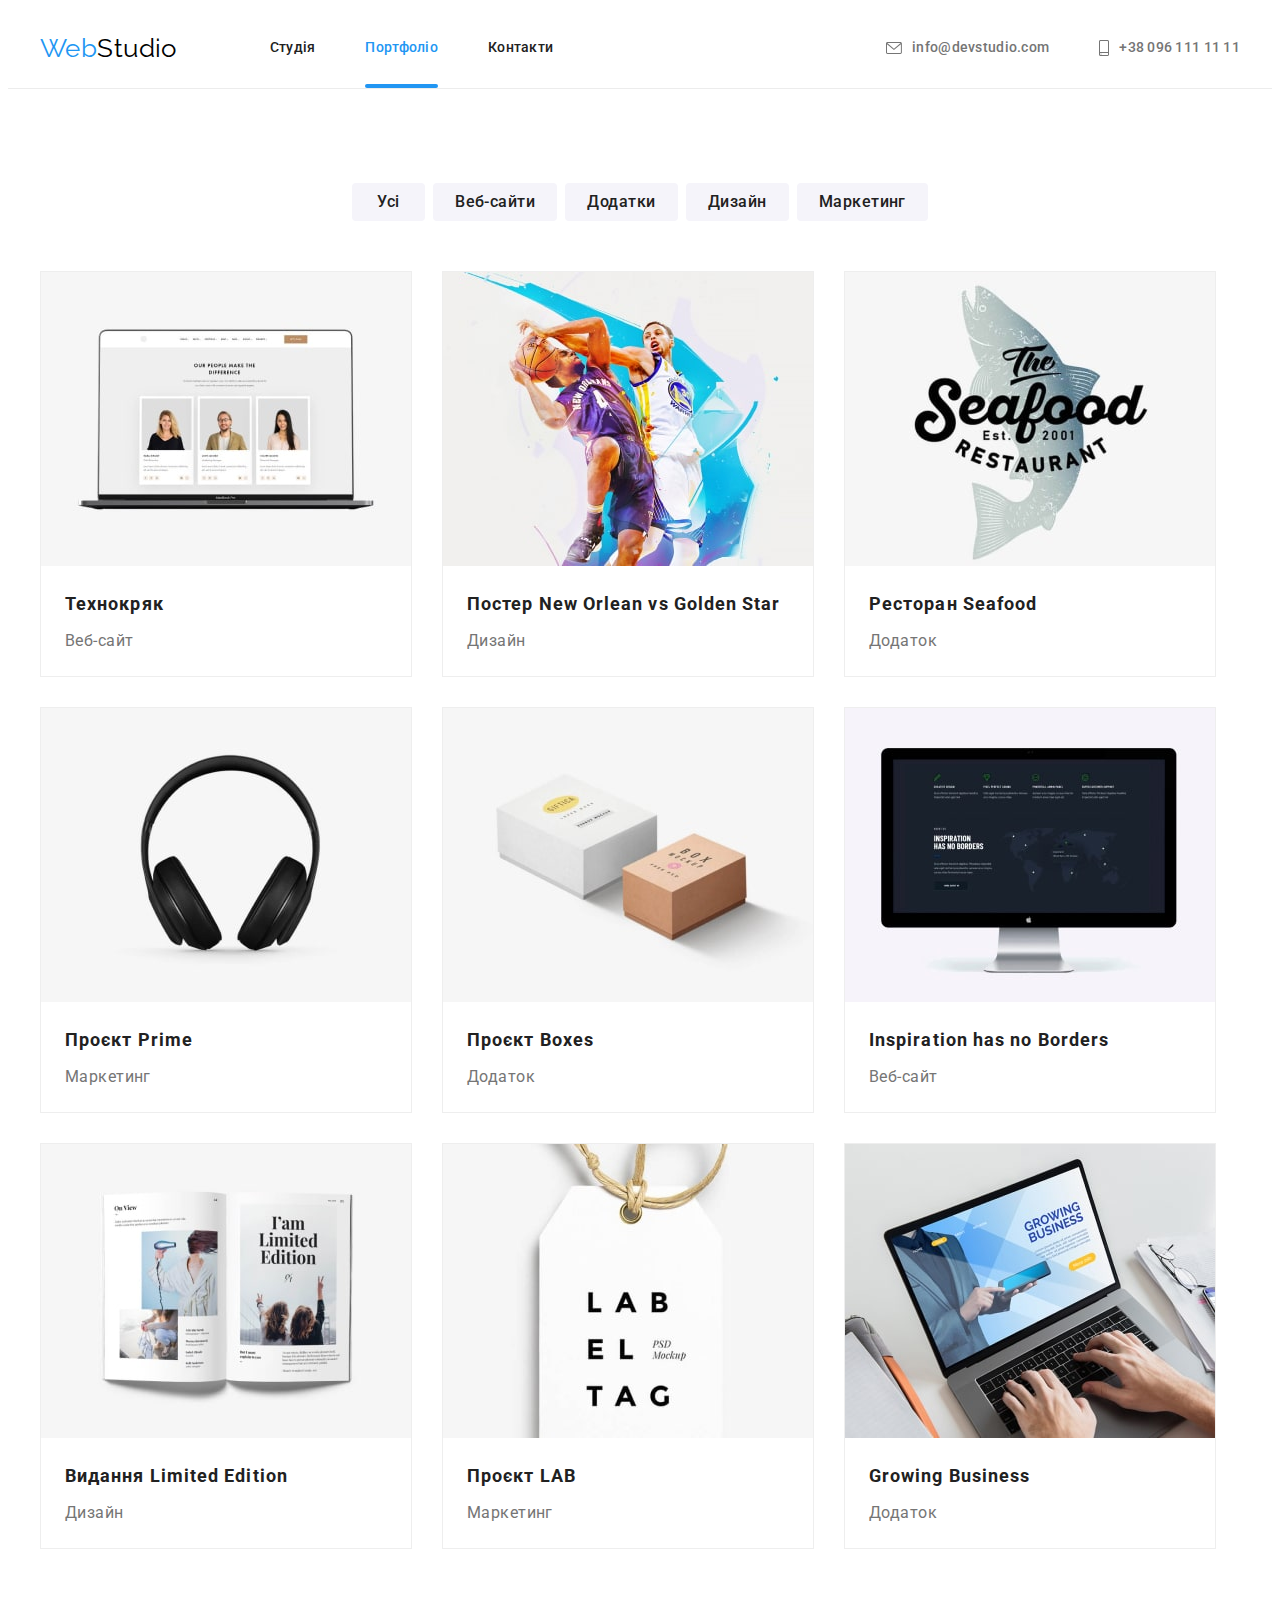
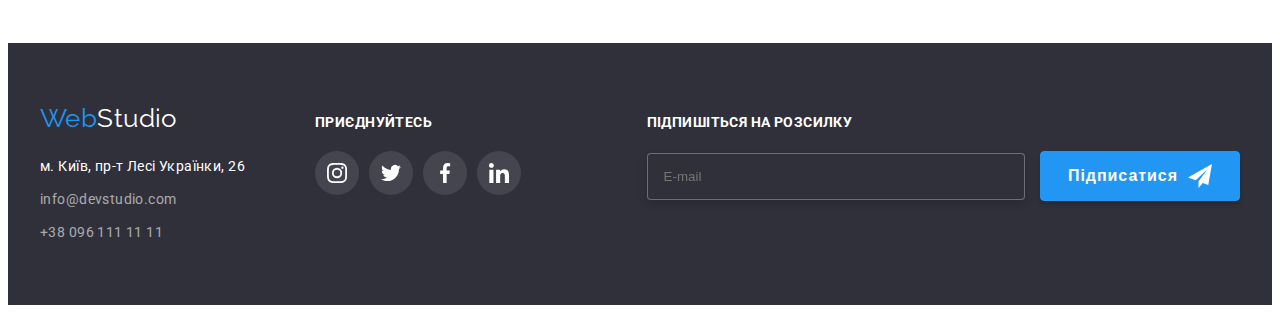
==== portfolio.html @ 2d9065d7 "Initial commit" ====
<!DOCTYPE html>
<html lang="uk">
<head>
  <meta charset="UTF-8">
  <meta http-equiv="X-UA-Compatible" content="IE=edge">
  <meta name="viewport" content="width=device-width, initial-scale=1.0">
  <title>WebStudio</title>
  <!-- шрифти -->
  <link rel="stylesheet" href="https://fonts.googleapis.com/css2?family=Raleway:wght@700&family=Roboto:wght@400;500;700;900&display=swap">
<!-- нормалізатор -->
<link rel="stylesheet" href="https://cdnjs.cloudflare.com/ajax/libs/modern-normalize/1.1.0/modern-normalize.min.css" integrity="sha512-wpPYUAdjBVSE4KJnH1VR1HeZfpl1ub8YT/NKx4PuQ5NmX2tKuGu6U/JRp5y+Y8XG2tV+wKQpNHVUX03MfMFn9Q==" crossorigin="anonymous" referrerpolicy="no-referrer" />
  <!-- стилі -->
<link rel="stylesheet" href="./css/styles.css" />
</head>
<body>
  <header class="line">
    <div class="container header">
      <a href="" lang="en" class="logo">Web<span class="logo-header">Studio</span></a>
    <nav> 
      <ul class="site-nav list">
        <li class="item"><a class="link" href="./index.html">Студія</a></li>
        <li class="item"><a class="link current" href="./portfolio.html">Портфоліо</a></li>
        <li class="item"><a class="link " href="">Контакти</a></li>
      </ul>
    </nav>
    <ul class="contacts list">
      <li class="contact"><a class="link-contact" href="mailto:info@devstudio.com">
        <svg class="envelopep" width="16" height="12">
        <use href="./images/icons.svg#icon-envelopep"></use>
      </svg> info@devstudio.com</a></li>
      <li class="contact"> <a class="link-contact" href="tel:+380961111111">
        <svg class="smartphone" width="10" height="16">
        <use href="./images/icons.svg#icon-smartphone"></use>
      </svg>+38 096 111 11 11</a>
      </li>
    </ul>
    </div>   
</header>
  <main>
    <!-- Портфоліо -->
    <section class="section">
    <div class="container">
    <h2 class="visually-hidden">Портфоліо</h2>
    <ul class="auth-nav list"> 
      <li class="nav"><button type="button" class="button-portfolio">Усі</button>
      <li class="nav"><button type="button" class="button-portfolio">Веб-сайти</button>
      <li class="nav"><button type="button" class="button-portfolio">Додатки</button>
      <li class="nav"><button type="button" class="button-portfolio">Дизайн</button>
      <li class="nav"><button type="button" class="button-portfolio">Маркетинг</button>
    </ul>
  </div>
    <div class="container">
      <ul class="example list">
        <li class="example-job">
          <a href="" class="link"
                ><div class="product-thumb">
                  <img src="./images/example1.jpg" alt="Технокряк" width="370" height="294" />
                  <div class="product-overlay">
                    <p class="product-meta">
                      Ресурс пропонує комплексні пропозиції з різним рівнем функціоналу та сервісів.
                      Все це дозволить відвідувачу отримати вичерпні відомості про компанію чи
                      приватну особу.
                    </p>
                  </div>
                </div>
                <div class="content">
                  <h3 class="title">Технокряк</h3>
                  <p class="text">Веб-сайт</p>
                </div>
                </a>
        </li>

        <li class="example-job">
          <a href="" class="link"
          ><div class="product-thumb">
            <img src="./images/example2.jpg" alt="Постер New Orlean vs Golden Star" width="370" height="294">
            <div class="product-overlay">
              <p class="product-meta">
                Ресурс пропонує комплексні пропозиції з різним рівнем функціоналу та сервісів.
                Все це дозволить відвідувачу отримати вичерпні відомості про компанію чи
                приватну особу.
              </p>
            </div>
          </div>
          <div class="content">
            <h3 class="title" lang="en">Постер New Orlean vs Golden Star</h3>
            <p class="text">Дизайн</p>
          </div>
        </a>    
        </li>

        <li class="example-job">
          <a href="" class="link"
                ><div class="product-thumb">
                  <img src="./images/example3.jpg" alt="Ресторан Seafood" width="370" height="294" />
                  <div class="product-overlay">
                    <p class="product-meta">
                      Ресурс пропонує комплексні пропозиції з різним рівнем функціоналу та сервісів.
                      Все це дозволить відвідувачу отримати вичерпні відомості про компанію чи
                      приватну особу.
                    </p>
                  </div>
                </div>
                <div class="content">
                  <h3 class="title">Ресторан Seafood</h3>
                  <p class="text">Додаток</p>
                </div>
                </a>
        </li>

        <li class="example-job">
          <a href="" class="link">
            <div class="product-thumb">
              <img src="./images/example4.jpg" alt="Проєкт Prime" width="370" height="294">
            <div class="product-overlay">
              <p class="product-meta">
                Ресурс пропонує комплексні пропозиції з різним рівнем функціоналу та сервісів.
                Все це дозволить відвідувачу отримати вичерпні відомості про компанію чи
                приватну особу.
              </p>
            </div>
          </div>
          <div class="content">
            <h3 class="title" lang="en">Проєкт Prime</h3>
            <p class="text">Маркетинг</p>
          </div>
        </a>   
        </li>

        <li class="example-job">
          <a href="" class="link">
            <div class="product-thumb">
              <img src="./images/example5.jpg" alt="Проєкт Boxes" width="370" height="294">
            <div class="product-overlay">
              <p class="product-meta">
                Ресурс пропонує комплексні пропозиції з різним рівнем функціоналу та сервісів.
                Все це дозволить відвідувачу отримати вичерпні відомості про компанію чи
                приватну особу.
              </p>
            </div>
          </div>
          <div class="content">
            <h3 class="title" lang="en">Проєкт Boxes</h3>
            <p class="text">Додаток</p>
          </div>
        </a> 
        </li>

        <li class="example-job">
          <a href="" class="link">
            <div class="product-thumb">
              <img src="./images/example6.jpg" alt="Inspiration has no Borders" width="370" height="294">
            <div class="product-overlay">
              <p class="product-meta">
                Ресурс пропонує комплексні пропозиції з різним рівнем функціоналу та сервісів.
                Все це дозволить відвідувачу отримати вичерпні відомості про компанію чи
                приватну особу.
              </p>
            </div>
          </div>
          <div class="content">
            <h3 class="title" lang="en">Inspiration has no Borders</h3>
            <p class="text">Веб-сайт</p>
          </div>
        </a>
        </li>

        <li class="example-job">
          <a href="" class="link">
            <div class="product-thumb">
              <img src="./images/example7.jpg" alt="Видання Limited Edition" width="370" height="294">
            <div class="product-overlay">
              <p class="product-meta">
                Ресурс пропонує комплексні пропозиції з різним рівнем функціоналу та сервісів.
                Все це дозволить відвідувачу отримати вичерпні відомості про компанію чи
                приватну особу.
              </p>
            </div>
          </div>
          <div class="content">
            <h3 class="title" lang="en">Видання Limited Edition</h3>
            <p class="text">Дизайн</p>
          </div>
        </a> 
        </li>

        <li class="example-job">
          <a href="" class="link">
            <div class="product-thumb">
              <img src="./images/example8.jpg" alt="Проєкт LAB" width="370" height="294">
            <div class="product-overlay">
              <p class="product-meta">
                Ресурс пропонує комплексні пропозиції з різним рівнем функціоналу та сервісів.
                Все це дозволить відвідувачу отримати вичерпні відомості про компанію чи
                приватну особу.
              </p>
            </div>
          </div>
          <div class="content">
            <h3 class="title" lang="en">Проєкт LAB</h3>
            <p class="text">Маркетинг</p>
          </div>
        </a>
        </li>

        <li class="example-job">
          <a href="" class="link">
            <div class="product-thumb">
              <img src="./images/example9.jpg" alt="Growing Business" width="370" height="294">
            <div class="product-overlay">
              <p class="product-meta">
                Ресурс пропонує комплексні пропозиції з різним рівнем функціоналу та сервісів.
                Все це дозволить відвідувачу отримати вичерпні відомості про компанію чи
                приватну особу.
              </p>
            </div>
          </div>
          <div class="content">
            <h3 class="title" lang="en">Growing Business</h3>
            <p class="text">Додаток</p>
          </div>
        </a> 
        </li>
      </ul>
    </div>
  </section>
  </main>
  <footer class="footer list">
    <div class="container">
      <div class="inform">
        <div class="footer-contacts">
          <a href="" lang="en" class="logo">Web<span class="logo-footer">Studio</span></a>
          <address>
            <p class="address">м. Київ, пр-т Лесі Українки, 26</p>
            <ul class="footer-address list">
              <li class="mailto"><a href="mailto:info@devstudio.com">info@devstudio.com</a></li>
              <li> <a href="tel:+380961111111">+38 096 111 11 11</a></li>
            </ul>
          </address>
        </div>
          <div class="networks">
          <p class="footer-join title">ПРИЄДНУЙТЕСЬ</p>
          <ul class="socials list">
            <li class="socials-item">
              <a
                class="socials-link f link"
                href="https://instagram.com"
                target="_blank"
                rel="noopener noreferrer"
                aria-label="instagram icon"
              >
                <svg class="socials-icon network" width="20" height="20">
                  <use href="./images/icons.svg#icon-instagram"></use>
                </svg>
              </a>
            </li>
            <li class="socials-item">
              <a
                class="socials-link f link"
                href="https://twitter.com"
                aria-label="Twitter icon"
                target="_blank"
                rel="noopener noreferrer"
              >
                <svg class="socials-icon network" width="20" height="20">
                  <use href="./images/icons.svg#icon-twitter"></use>
                </svg>
              </a>
            </li>
            <li class="socials-item">
              <a
                class="socials-link f link"
                href="https://facebook.com"
                aria-label="Facebook icon"
                target="_blank"
                rel="noopener noreferrer"
              >
                <svg class="socials-icon network" width="20" height="20">
                  <use href="./images/icons.svg#icon-facebook"></use>
                </svg>
              </a>
            </li>
            <li class="socials-item">
              <a
                class="socials-link f link"
                href="https://linkedin.com"
                aria-label="LinkedIn icon"
                target="_blank"
                rel="noopener noreferrer"
              >
                <svg class="socials-icon network" width="20" height="20">
                  <use href="./images/icons.svg#icon-linkedin"></use>
                </svg>
              </a>
            </li>
          </ul>
        </div>
      </div>
  <div class="form newsletters">
    <p class="footer-join title">ПІДПИШІТЬСЯ НА РОЗСИЛКУ</p>
    <div class="newsletter-wrapper">
      <label class="footer-email-label">
        <input type="email" class="footer-input" name="email"  placeholder="E-mail">
      </label>
      <button type="submit" class="button subscribe-button">
        Підписатися
        <svg class="subscribe-icon" width="24" height="24">
          <use href="./images/icons.svg#icon-send"></use>
        </svg>
      </button>
</div>
  </div>
  </div>
  </footer>
</body>
</html>
---- css/styles.css ----
:root {
  --primary-text-color: #212121;
  --title-text-color: #757575;
  --accent-color: #2196F3;
  --second-text-color: #FFFFFF;
  --primary-background-color: #FFFFFF;
  --accent-background-color: #2F303A;
  --second-background-color: #F5F4FA;
  --hero-background-color: #C4C4C4;

  --activity-meta-color: rgba(47, 48, 58, 0.8);
  --product-overlay-color: rgba(33, 150, 243, 0.9);

  --timing-function: cubic-bezier(0.4, 0, 0.2, 1);
}
body {
  background-color: var(--primary-background-color);
  color: var(--primary-text-color);
  font-family: Roboto, sans-serif;
font-size: 14px;
line-height: 1.71;
  letter-spacing: 0.03em;
}
h1, h2, h3, p {
  padding: 0;
  margin: 0;
}
.list {
  list-style: none;
  padding: 0;
  margin: 0;
}
.link {
  text-decoration: none;
  color: currentColor;
}
.container {
  width: 1200px;
  padding-left: 15px;
  padding-right: 15px;
  margin: 0 auto;
}
img {
  display: block;
  max-width: 100%;
  height: auto;
}
/* шапка сайту */
.line {
  border-bottom: 1px solid #ECECEC;
  box-shadow: rgba(0, 0, 0, 0.25);
}
.header {
  display: flex;
  align-items: center; 
}
.logo {
color: var(--accent-color);
text-decoration: none;
font-family: 'Raleway';
font-size: 26px;
line-height: 1.19;
}
.logo-header {
  color: #000000;
  padding-top: 24px;
  padding-bottom: 25px;
}
/* навігація */

.site-nav {
  display: flex;
  margin-left: 93px;
}
.site-nav .item + .item {
  margin-left: 50px;
}
.site-nav .link {
  position: relative;

  display: block;
  padding-top: 32px;
  padding-bottom: 32px;

  color: var(--primary-text-color);
  font-weight: 500;
  line-height: 1.14;
  letter-spacing: 0.02em;

  transition: color 250ms var(--timing-function);
}
.site-nav .link.current::after {
  display: block;
  content: '';
  position: absolute;
  width: 100%;
  height: 4px;
  background-color: var(--accent-color);
  left: 0;
  bottom: 0;
  border-radius: 2px;
  /* opacity: 0; */
  animation: show 250ms var(--timing-function);
  animation-fill-mode: forwards;
}
.site-nav link.current:hover::after{
  opacity: 1;
}
/* .site-nav .link.current {
  color: var(--accent-color);
} */

.contacts {
  display: flex;
  margin-left: auto;
  align-items: center;
}

.contacts .contact + .contact {
  margin-left: 50px;
}
.contacts a {
  display: block;
padding-top: 32px;
padding-bottom: 32px;

  color: var(--title-text-color);
  text-decoration: none;
font-weight: 500;
line-height: 1.14;
letter-spacing: 0.02em;

transition: color 250ms var(--timing-function);
}
/* .contacts a:hover,
.contacts a:focus {
  color: var(--accent-color);
} */
.site-nav .link:hover, 
.site-nav .link:focus,
.site-nav .link.current,
.contacts a:hover,
.contacts a:focus {
  color: var(--accent-color);
  
}
.contacts .link-contact {
  display: inline-flex;
    align-items: center;

    transition: color 250ms var(--timing-function);
}

.envelopep {
  fill: currentColor;
  margin-right: 10px;
}
.smartphone {
  fill: currentColor;
  margin-right: 10px;
}

/* герой */
.section {
  padding: 94px 0;
}
.section.no-padding {
padding-top: 0;
}
.hero {
  max-width: 1600px;
  background-color: var(--hero-background-color);
  background-image: linear-gradient(to right, rgba(47, 48, 58, 0.4), 
  rgba(47, 48, 58, 0.4)),
  url(../images/hero.jpg);
  background-repeat: no-repeat;
  background-position: center;
  background-size: cover;

  margin: auto;
  text-align: center;
  padding-top: 200px;
  padding-bottom: 200px;

  
}
.hero-title {
margin-left: auto;
margin-right: auto;
width: 696px;

  text-align: center;
  color: #FFFFFF;
  font-weight: 900;
font-size: 44px;
line-height: 1.36;
letter-spacing: 0.06em;
text-transform: uppercase;
margin-bottom: 30px;
}
.hero-button {
  color: var(--second-text-color);
  background-color: var(--accent-color);
  cursor: pointer;
  font-family: inherit;
  font-weight: 700;
font-size: 16px;
line-height: 1.88;
letter-spacing: 0.06em;
text-align: center;
min-width: 216px;;
border-radius: 4px;
padding: 10px 32px;
border: 0 solid transparent;

transition: background-color 250ms var(--timing-function),
color 250ms var(--timing-function);
}
.hero-button:hover,
.hero-button:focus {
  color: var(--primary-text-color);
  background-color: var(--second-background-color);
}

/* модальне вікно */

.backdrop {
  position: fixed;
  top: 0;
  left:0;
  width: 100%;
  height: 100%;
  
  background-color: rgba(0, 0, 0, 0.25);

  transition: opacity 250ms var(--timing-function),
  visibility 250ms var(--timing-function);
}
.backdrop.is-hidden {
  opacity: 0;
  pointer-events: none;
  visibility: hidden;
}

.modal {
  position: absolute;
  top: 50%;
  left: 50%;

  min-width: 528px;
  min-height: 581px;
  padding: 40px;

  box-shadow: 0px 1px 3px rgba(0, 0, 0, 0.12), 0px 1px 1px rgba(0, 0, 0, 0.14), 0px 2px 1px rgba(0, 0, 0, 0.2);
  border-radius: 4px;
  background-color: var(--primary-background-color);
  transform: translate(-50%, -50%) scale(1);
  transition: transform 250ms var(--timing-function);
}
.backdrop.is-hidden .modal{
  transform: translate(-50%, -50%) scale(1.1);
}

.modal-close {
  display: flex;
  align-items: center;
  justify-content: center;
  position: absolute;
  top: 0;
  right: 0;
  width: 30px;
  height: 30px;
  margin-right: 8px;
  margin-top: 8px;
  border-radius: 50%;
  color: black;
  background-color: var(--primary-background-color);
  border: 1px solid rgba(0, 0, 0, 0.1);
  cursor: pointer;
}
.modal-close:hover .close-icon {
  fill: var(--accent-color);
}
.contact-details-head {
  display: block;
font-weight: 700;
font-size: 20px;
line-height: 1.15;
text-align: center;
letter-spacing: 0.03em;
color: var(--primary-text-color);
margin-bottom: 12px;
}
/* оформлення форми модального вікна*/

/* новий код */
.modal-form-label {
  font-size: 12px;
  line-height: 1.71;
  letter-spacing: 0.01em;
  margin-bottom: 4px;
  color: var(--title-text-color);
}
.modal-form-wrapper {
  position: relative;
  margin-bottom: 10px;
}
.modal-form-field {
width: 100%;
height: 40px;
border: 1px solid rgba(33, 33, 33, 0.2);
border-radius: 4px;

padding-top: 11px;
padding-right: auto;
padding-bottom: 11px;
padding-left: 42px; 

outline: 1px solid transparent;
outline-offset: -1px;
transition: outline 250ms var(--timing-function);
cursor: pointer;
}
.modal-form-field:focus {
outline-color: var(--accent-color);
}
.modal-form-icon {
  position: absolute;
  top: 50%;
  left: 10px;
  transform: translateY(-50%);

  transition: fill 250ms var(--timing-function);
}
.modal-form-field:focus + .modal-form-icon {
fill: var(--accent-color);
}

.modal-form-field.form-textarea {
  display: block;
  width: 100%;
  height: 120px;
  resize: none;
  padding: 12px 16px;
}
.checkbox {
  position: absolute;
  white-space: nowrap;
  width: 1px;
  height: 1px;
  overflow: hidden;
  border: 0;
  padding: 0;
  clip: rect(0 0 0 0);
  clip-path: inset(50%);
  margin: -1px;
}
.modal-form-label.check {
  display: flex;
  align-items: center;
  justify-content: center;
  font-size: 14px;
  letter-spacing: 0.03em;
  margin-top: 20px; 
  margin-bottom: 30px;
}
.checkbox-icon {
  display: inline-block;
  width: 16px;
  height: 15px;
  border: 1px solid var(--primary-text-color);
  border-radius: 4px;
  margin-right: 7px;
}

.checkbox:checked + .checkbox-icon {
  background-color: #2196F3;
  border-color: #2196F3;
  background-image: url(../images/vector.svg);
  background-repeat: no-repeat;
  background-position: center;
  background-size: contain;
  background-origin: border-box;
}
.contract {
  text-decoration-line: underline;
  color: var(--accent-color);
  margin-left: 7px;
}
.modal-submit {
  /* position: absolute; */
  display: block;
  margin: 0 auto;
  min-width: 200px;
  height: 50px;
  font-weight: 700;
  font-size: 16px;
  line-height: 1.88;
  letter-spacing: 0.06em;
  color: var(--second-text-color);
  background: var(--accent-color);
  border-radius: 4px;
  border: 0 solid transparent;
  cursor: pointer;

  transition: filter 250ms var(--timing-function);
}
.modal-submit:hover,
.modal-submit:focus {
  background: #188CE8;
  filter: drop-shadow(0px 4px 4px rgba(0, 0, 0, 0.25)) drop-shadow(0px 4px 4px rgba(0, 0, 0, 0.25));
}
/* переваги */
.visually-hidden{
  position: absolute;
  white-space: nowrap;
  width: 1px;
  height: 1px;
  overflow: hidden;
  border: 0;
  padding: 0;
  clip: rect(0 0 0 0);
  clip-path: inset(50%);
  margin: -1px;
}
.section-title {
  color: var(--primary-text-color);
font-size: 36px;
text-align: center;
margin-bottom: 50px;
}
.benefits {
  display: flex;
  flex-wrap: wrap;
} 
.benefits-list {
  width: 270px;
}
.benefits .benefits-list + .benefits-list{
  margin-left: 30px;
}
.benefits .title {
  color: var(--primary-text-color);
  font-size: 14px;
  line-height: 1.14;
  margin-bottom: 10px;
}
.benefits .text {
color: var(--title-text-color);
}
.benefits-icon {
  background-color: var(--second-background-color);
  padding: 25px 100px;
  margin-bottom: 30px;
}

/* чим займаємось */
.work-list {
  display: flex;
  flex-wrap: wrap;
  justify-content: center;
}
.work-list .work:not(:last-child) {
  margin-right: 30px;
}

.activity-thumb  {
  position: relative;
}
.activity-meta {
  position: absolute;
  bottom: 0;
  left: 0;
  background-color: var(--activity-meta-color);
  width: 100%;
  height: 70px;
}
.activity-name {
  position: absolute;
  font-weight: 700;
  font-size: 14px;
  line-height: 1.14;
  text-align: center;
  letter-spacing: 0.03em;
  text-transform: uppercase;
  color: var(--second-text-color);
  top: 50%;
  left: 50%;
  transform: translate(-50%, -50%);
}
/* співробітники */

.team {
  background-color: var(--second-background-color);
  text-align: center;
  font-size: 16px;
  line-height: 1.19;
}
.workers {
  display: flex;
  flex-wrap: wrap;
}
.workers-job {
background-color: var(--primary-background-color);
width: 270px;
box-shadow: 0px 1px 3px rgba(0, 0, 0, 0.12), 0px 1px 1px rgba(0, 0, 0, 0.14), 0px 2px 1px rgba(0, 0, 0, 0.2);
border-radius: 0px 0px 4px 4px;
}
.workers-job:not(:last-child) {
  margin-right: 30px;
}
.workers .worker {
padding-top: 30px;
padding-bottom: 30px;
}
.workers .title {
  color: var(--primary-text-color);
  font-weight: 500;
  font-size: 16px;
  margin-bottom: 10px;
}
.workers .text {
  color: var(--title-text-color);
}

.socials {
  display: flex;
  justify-content: center;
  align-items: center;
  gap: 10px;
  margin-top: 16px;
}

.socials-link {
  display: flex;
  justify-content: center;
  align-items: center;
  width: 44px;
  height: 44px;
  border-radius: 50%;
  background-color: var(--primary-background-color);
  color: #AFB1B8;

  transition: background-color 250ms var(--timing-function),
color 250ms var(--timing-function);
}

.socials-link:hover,
.socials-link:focus {
  background-color: var(--accent-color);
  color: var(--primary-background-color);
}

.socials-icon {
  fill: currentColor;
}

/* постійні клієнти */
.clients  {
  display: flex;
  justify-content: center;
  align-items: center;
  gap: 30px;
  margin-top: 50px;
  cursor: pointer;
}

.clients .link {
  display: flex;
  justify-content: center;
  align-items: center;
  padding: 16px 32px;
width: 170px;
height: 92px;
border: 1px solid #AFB1B8;
border-radius: 4px;
  background-color: var(--primary-background-color);
  color: #AFB1B8;

  transition: background-color 250ms var(--timing-function),
color 250ms var(--timing-function);
}

.clients .link:hover,
.clients .link:focus {
  color: var(--accent-color);
  border: 1px solid var(--accent-color);
}
.clients .link {
  fill: currentColor;
}
/* портфоліо */
.auth-nav {
  display: flex;
  align-items: center;
  margin-bottom: 50px;
  justify-content: center;
}
.auth-nav  .nav + .nav {
  margin-left: 8px;
}
.button-portfolio {
  color: var(--primary-text-color);
  background-color: var(--second-background-color);
  cursor: pointer;
  font-family: inherit;
font-weight: 500;
font-size: 16px;
line-height: 1.62;
letter-spacing: 0.03em;
text-align: center;
min-width: 73px;;
border-radius: 4px;
padding: 6px 22px;
border: 0 solid transparent;

transition: background-color 250ms var(--timing-function),
color 250ms var(--timing-function),
box-shadow 250ms var(--timing-function);
}
.button-portfolio:hover, 
.button-portfolio:focus {
  color: var(--second-text-color);
  background-color: var(--accent-color);
  box-shadow: 0px 3px 1px rgba(0, 0, 0, 0.1), 0px 1px 2px rgba(0, 0, 0, 0.08), 0px 2px 2px rgba(0, 0, 0, 0.12);
border-radius: 4px;
}
/* блок прикладів робіт */
.example {
  display: flex;
  flex-wrap: wrap;
  text-align: left;
}
.example-job {
  width: 370px;
  background-color: var(--primary-background-color);
  border: 1px solid #EEEEEE;
  transition: box-shadow 250ms var(--timing-function); 
}
.example-job .link {
  text-decoration: none; 
}
.example-job:hover,
.example-job:focus {
  box-shadow: 0px 1px 1px rgba(0, 0, 0, 0.12), 0px 4px 4px rgba(0, 0, 0, 0.06), 1px 4px 6px rgba(0, 0, 0, 0.16); 
}
.link .content {
padding: 20px 24px;
}
.example-job:not(:nth-child(3n)) {
  margin-right: 30px;
}
.example-job:not(:nth-last-child(-n + 3)) {
  margin-bottom: 30px;
}
.link .title {
  color: var(--primary-text-color);
font-size: 18px;
line-height: 2;
letter-spacing: 0.06em;
margin-bottom: 4px;
}
.content .text {
font-size: 16px;
line-height: 1.88;
color: var(--title-text-color);
}

.product-thumb {
  position: relative;
  width: 370px;
  height: 294px;
  overflow: hidden;
}
.product-overlay {
  position: absolute;
  top: 0;
  left: 0;
  width: 100%;
  height: 100%;
  color: var(--second-text-color);
  background-color: var(--product-overlay-color);

  transform: translateY(100%);
  opacity: 0;
  transition: background-color 250ms var(--timing-function),
  transform 250ms var(--timing-function),
    opacity 250ms var(--timing-function);
}
.example-job .link:hover .product-overlay{
  transform: translateY(0);
  opacity: 1;
}
.product-meta {
  position: absolute;
  top: 50%;
  left: 50%;
  width: 322px;
  font-size: 18px;
  line-height: 1.56;
  letter-spacing: 0.03em;
  transform: translate(-50%, -50%);
}

/* футер */
.footer {
  display: block;
  background-color: var(--accent-background-color);
  padding-top: 60px;
  padding-bottom: 60px;
}
.footer .container {
  display: flex;
  align-items: baseline;
  justify-content: space-between;
}
.container .inform {
  display: flex;
  align-items: baseline;
}
.logo-footer {
  color: var(--second-text-color);
  text-decoration: none;
}
.address {
  color: var(--second-text-color);
  font-style: normal;
  line-height: 1.71;
  margin-top: 20px ;
  margin-bottom: 9px;
}

.footer-address a {
  color: rgba(255, 255, 255, 0.6);
  text-decoration: none;
  font-style: normal;
  line-height: 1.71;

  transition: background-color 250ms var(--timing-function),
  color 250ms var(--timing-function);
}
.footer-address .mailto {
  margin-bottom: 9px;
}
.footer-address a:hover,
.footer-address a:focus {
  color: var(--accent-color);
}

.footer-contacts {
  margin-right: 70px;
}
.footer-join {
  font-weight: 700;
  font-size: 14px;
  line-height: 1.14;
  letter-spacing: 0.03em;
  text-transform: uppercase;
  color: var(--second-text-color);
  margin-bottom: 20px;
}

.socials .f {
  color: var(--second-text-color);
  background: rgba(255, 255, 255, 0.1);
} 
.socials .link:focus, 
.socials .link:hover {
    color: var(--second-text-color);
    background-color:var(--accent-color);
}
.socials .f {
fill: currentColor;
} 

.footer-input {
  width: 358px;
  /* height: 48px; */
  background-color: var(--accent-background-color);
  border: 1px solid rgba(255, 255, 255, 0.3);
filter: drop-shadow(0px 4px 4px rgba(0, 0, 0, 0.15));
border-radius: 4px;
padding-top: 15px;
padding-right: auto;
padding-bottom: 15px;
padding-left: 16px;
margin-right: 12px;
outline: unset;
color: var(--second-text-color);
}

.subscribe-button {
  display: block;
  font-weight: 700;
  font-size: 16px;
  line-height: 1.88;
  padding-top: 10px;
  padding-bottom: 10px;
  display: inline-flex;
  align-items: center;
  justify-content: center;
  text-align: center;
  letter-spacing: 0.06em;
  min-width: 200px;
  height: 50px;
  color: var(--second-text-color);
  background: var(--accent-color);
  box-shadow: 0px 4px 4px rgba(0, 0, 0, 0.15);
  border-radius: 4px;
  border: 1px solid var(--accent-color);
}
.subscribe-icon {
fill: var(--primary-background-color);
  margin-left: 10px;
}
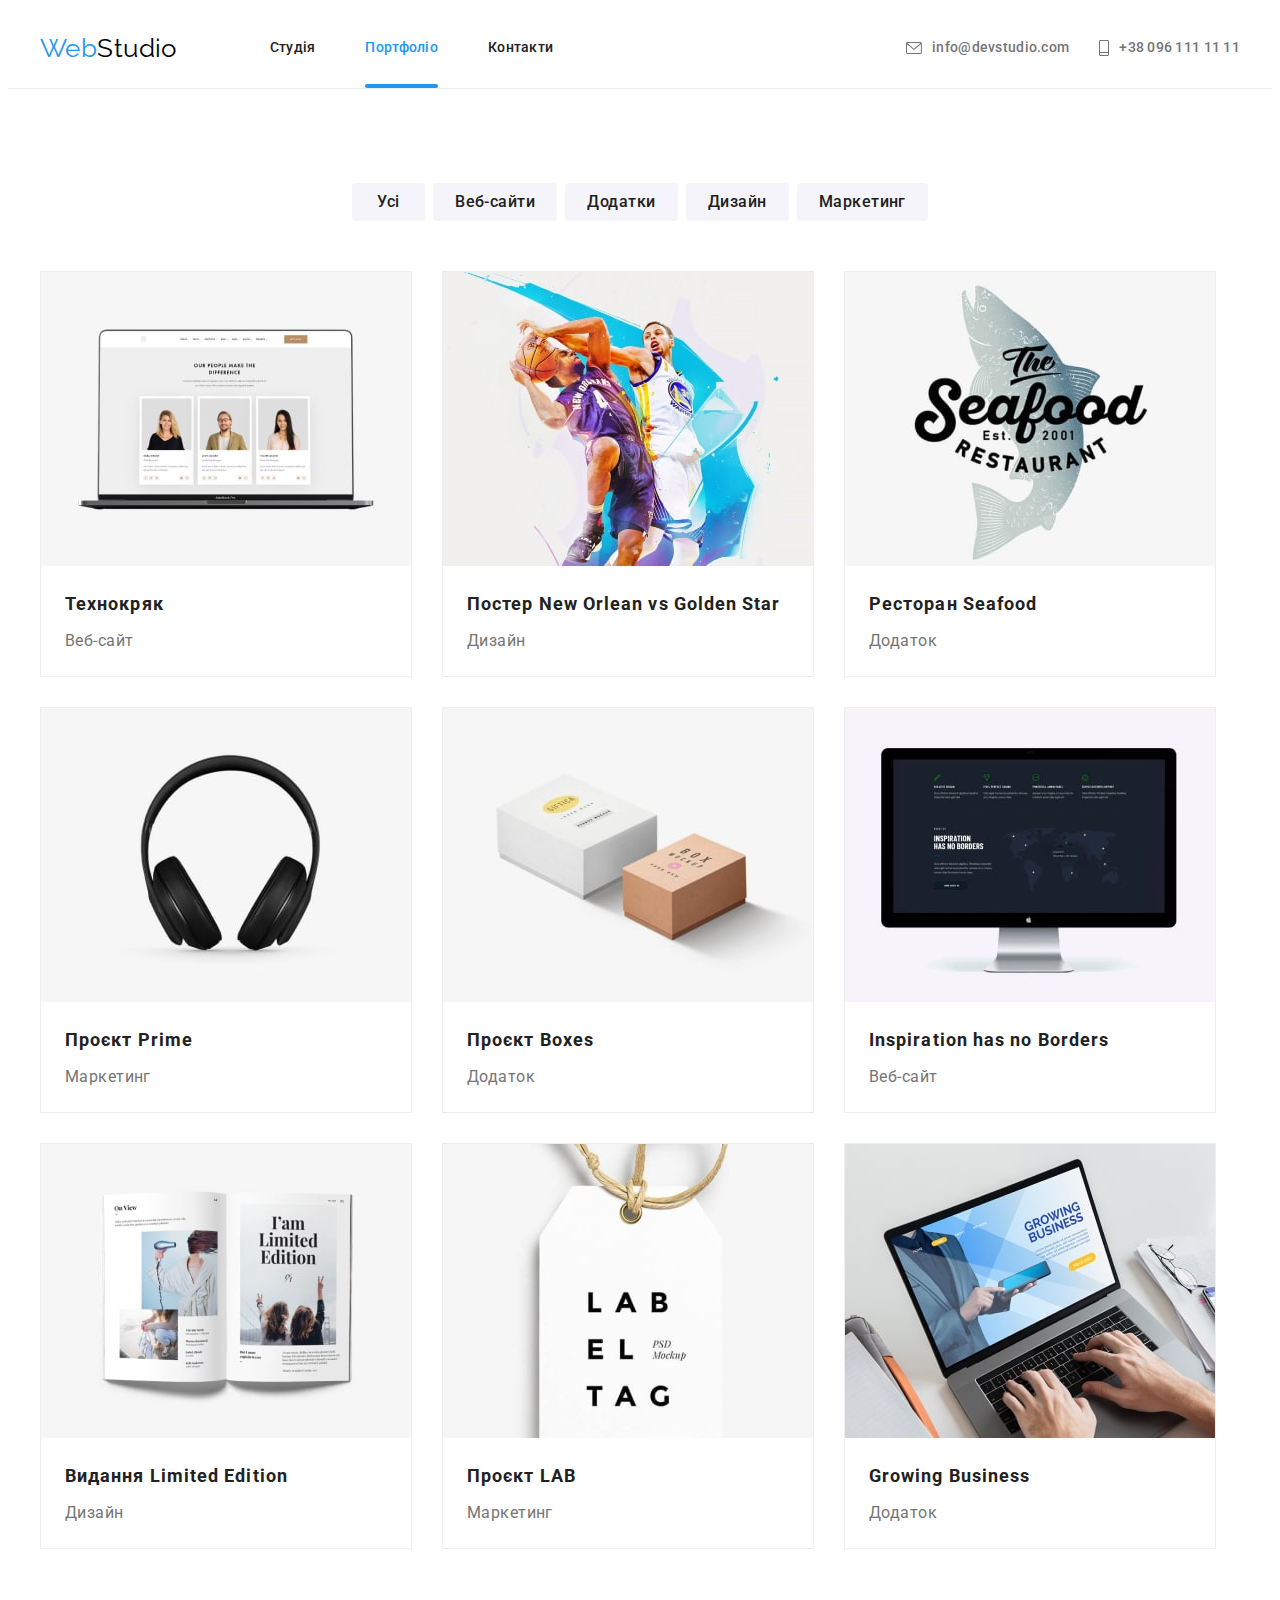
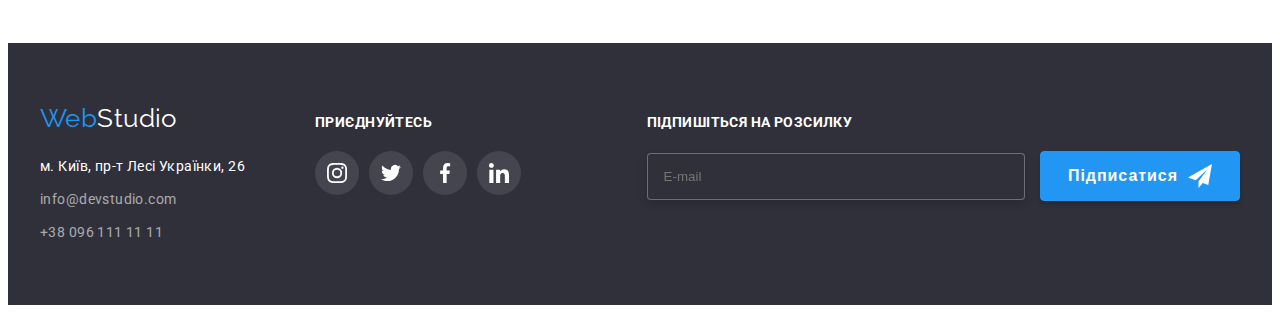
==== commit b16bf5a6: "класи по ВЕМ" ====
--- a/portfolio.html
+++ b/portfolio.html
@@ -13,23 +13,23 @@
 <link rel="stylesheet" href="./css/styles.css" />
 </head>
 <body>
-  <header class="line">
-    <div class="container header">
-      <a href="" lang="en" class="logo">Web<span class="logo-header">Studio</span></a>
-    <nav> 
-      <ul class="site-nav list">
-        <li class="item"><a class="link" href="./index.html">Студія</a></li>
-        <li class="item"><a class="link current" href="./portfolio.html">Портфоліо</a></li>
-        <li class="item"><a class="link " href="">Контакти</a></li>
+  <header class="header">
+    <div class="header__container container">
+      <a href="" lang="en" class="logo">Web<span class="logo__header">Studio</span></a>
+    <nav class="nav"> 
+      <ul class="nav__list list">
+        <li class="nav__item"><a class="nav__link link" href="./index.html">Студія</a></li>
+        <li class="nav__item"><a class="nav__link link nav__link--current" href="./portfolio.html">Портфоліо</a></li>
+        <li class="nav__item"><a class="nav__link link" href="">Контакти</a></li>
       </ul>
     </nav>
     <ul class="contacts list">
-      <li class="contact"><a class="link-contact" href="mailto:info@devstudio.com">
-        <svg class="envelopep" width="16" height="12">
+      <li class="contacts__item"><a class="contacts__link" href="mailto:info@devstudio.com">
+        <svg class="contacts__envelopep" width="16" height="12">
         <use href="./images/icons.svg#icon-envelopep"></use>
       </svg> info@devstudio.com</a></li>
-      <li class="contact"> <a class="link-contact" href="tel:+380961111111">
-        <svg class="smartphone" width="10" height="16">
+      <li class="contacts__item"> <a class="contacts__link" href="tel:+380961111111">
+        <svg class="contacts__smartphone" width="10" height="16">
         <use href="./images/icons.svg#icon-smartphone"></use>
       </svg>+38 096 111 11 11</a>
       </li>
@@ -40,23 +40,23 @@
     <!-- Портфоліо -->
     <section class="section">
     <div class="container">
-    <h2 class="visually-hidden">Портфоліо</h2>
-    <ul class="auth-nav list"> 
-      <li class="nav"><button type="button" class="button-portfolio">Усі</button>
-      <li class="nav"><button type="button" class="button-portfolio">Веб-сайти</button>
-      <li class="nav"><button type="button" class="button-portfolio">Додатки</button>
-      <li class="nav"><button type="button" class="button-portfolio">Дизайн</button>
-      <li class="nav"><button type="button" class="button-portfolio">Маркетинг</button>
+    <h2 class="section__title--hidden">Портфоліо</h2>
+    <ul class="examples-nav list"> 
+      <li class="examples-nav__list"><button type="button" class="examples-nav__button btn">Усі</button>
+      <li class="examples-nav__list"><button type="button" class="examples-nav__button btn">Веб-сайти</button>
+      <li class="examples-nav__list"><button type="button" class="examples-nav__button btn">Додатки</button>
+      <li class="examples-nav__list"><button type="button" class="examples-nav__button btn">Дизайн</button>
+      <li class="examples-nav__list"><button type="button" class="examples-nav__button btn">Маркетинг</button>
     </ul>
   </div>
     <div class="container">
       <ul class="example list">
-        <li class="example-job">
+        <li class="example__job">
           <a href="" class="link"
                 ><div class="product-thumb">
                   <img src="./images/example1.jpg" alt="Технокряк" width="370" height="294" />
                   <div class="product-overlay">
-                    <p class="product-meta">
+                    <p class="product-overlay__meta">
                       Ресурс пропонує комплексні пропозиції з різним рівнем функціоналу та сервісів.
                       Все це дозволить відвідувачу отримати вичерпні відомості про компанію чи
                       приватну особу.
@@ -64,37 +64,37 @@
                   </div>
                 </div>
                 <div class="content">
-                  <h3 class="title">Технокряк</h3>
-                  <p class="text">Веб-сайт</p>
+                  <h3 class="content__title">Технокряк</h3>
+                  <p class="content__text">Веб-сайт</p>
                 </div>
                 </a>
         </li>
 
-        <li class="example-job">
+        <li class="example__job">
           <a href="" class="link"
           ><div class="product-thumb">
             <img src="./images/example2.jpg" alt="Постер New Orlean vs Golden Star" width="370" height="294">
             <div class="product-overlay">
-              <p class="product-meta">
-                Ресурс пропонує комплексні пропозиції з різним рівнем функціоналу та сервісів.
-                Все це дозволить відвідувачу отримати вичерпні відомості про компанію чи
-                приватну особу.
-              </p>
-            </div>
-          </div>
-          <div class="content">
-            <h3 class="title" lang="en">Постер New Orlean vs Golden Star</h3>
-            <p class="text">Дизайн</p>
+              <p class="product-overlay__meta">
+                Ресурс пропонує комплексні пропозиції з різним рівнем функціоналу та сервісів.
+                Все це дозволить відвідувачу отримати вичерпні відомості про компанію чи
+                приватну особу.
+              </p>
+            </div>
+          </div>
+          <div class="content">
+            <h3 class="content__title" lang="en">Постер New Orlean vs Golden Star</h3>
+            <p class="content__text">Дизайн</p>
           </div>
         </a>    
         </li>
 
-        <li class="example-job">
+        <li class="example__job">
           <a href="" class="link"
                 ><div class="product-thumb">
                   <img src="./images/example3.jpg" alt="Ресторан Seafood" width="370" height="294" />
                   <div class="product-overlay">
-                    <p class="product-meta">
+                    <p class="product-overlay__meta">
                       Ресурс пропонує комплексні пропозиції з різним рівнем функціоналу та сервісів.
                       Все це дозволить відвідувачу отримати вичерпні відомості про компанію чи
                       приватну особу.
@@ -102,122 +102,122 @@
                   </div>
                 </div>
                 <div class="content">
-                  <h3 class="title">Ресторан Seafood</h3>
-                  <p class="text">Додаток</p>
+                  <h3 class="content__title">Ресторан Seafood</h3>
+                  <p class="content__text">Додаток</p>
                 </div>
                 </a>
         </li>
 
-        <li class="example-job">
+        <li class="example__job">
           <a href="" class="link">
             <div class="product-thumb">
               <img src="./images/example4.jpg" alt="Проєкт Prime" width="370" height="294">
             <div class="product-overlay">
-              <p class="product-meta">
-                Ресурс пропонує комплексні пропозиції з різним рівнем функціоналу та сервісів.
-                Все це дозволить відвідувачу отримати вичерпні відомості про компанію чи
-                приватну особу.
-              </p>
-            </div>
-          </div>
-          <div class="content">
-            <h3 class="title" lang="en">Проєкт Prime</h3>
-            <p class="text">Маркетинг</p>
+              <p class="product-overlay__meta">
+                Ресурс пропонує комплексні пропозиції з різним рівнем функціоналу та сервісів.
+                Все це дозволить відвідувачу отримати вичерпні відомості про компанію чи
+                приватну особу.
+              </p>
+            </div>
+          </div>
+          <div class="content">
+            <h3 class="content__title" lang="en">Проєкт Prime</h3>
+            <p class="content__text">Маркетинг</p>
           </div>
         </a>   
         </li>
 
-        <li class="example-job">
+        <li class="example__job">
           <a href="" class="link">
             <div class="product-thumb">
               <img src="./images/example5.jpg" alt="Проєкт Boxes" width="370" height="294">
             <div class="product-overlay">
-              <p class="product-meta">
-                Ресурс пропонує комплексні пропозиції з різним рівнем функціоналу та сервісів.
-                Все це дозволить відвідувачу отримати вичерпні відомості про компанію чи
-                приватну особу.
-              </p>
-            </div>
-          </div>
-          <div class="content">
-            <h3 class="title" lang="en">Проєкт Boxes</h3>
-            <p class="text">Додаток</p>
+              <p class="product-overlay__meta">
+                Ресурс пропонує комплексні пропозиції з різним рівнем функціоналу та сервісів.
+                Все це дозволить відвідувачу отримати вичерпні відомості про компанію чи
+                приватну особу.
+              </p>
+            </div>
+          </div>
+          <div class="content">
+            <h3 class="content__title" lang="en">Проєкт Boxes</h3>
+            <p class="content__text">Додаток</p>
           </div>
         </a> 
         </li>
 
-        <li class="example-job">
+        <li class="example__job">
           <a href="" class="link">
             <div class="product-thumb">
               <img src="./images/example6.jpg" alt="Inspiration has no Borders" width="370" height="294">
             <div class="product-overlay">
-              <p class="product-meta">
-                Ресурс пропонує комплексні пропозиції з різним рівнем функціоналу та сервісів.
-                Все це дозволить відвідувачу отримати вичерпні відомості про компанію чи
-                приватну особу.
-              </p>
-            </div>
-          </div>
-          <div class="content">
-            <h3 class="title" lang="en">Inspiration has no Borders</h3>
-            <p class="text">Веб-сайт</p>
+              <p class="product-overlay__meta">
+                Ресурс пропонує комплексні пропозиції з різним рівнем функціоналу та сервісів.
+                Все це дозволить відвідувачу отримати вичерпні відомості про компанію чи
+                приватну особу.
+              </p>
+            </div>
+          </div>
+          <div class="content">
+            <h3 class="content__title" lang="en">Inspiration has no Borders</h3>
+            <p class="content__text">Веб-сайт</p>
           </div>
         </a>
         </li>
 
-        <li class="example-job">
+        <li class="example__job">
           <a href="" class="link">
             <div class="product-thumb">
               <img src="./images/example7.jpg" alt="Видання Limited Edition" width="370" height="294">
             <div class="product-overlay">
-              <p class="product-meta">
-                Ресурс пропонує комплексні пропозиції з різним рівнем функціоналу та сервісів.
-                Все це дозволить відвідувачу отримати вичерпні відомості про компанію чи
-                приватну особу.
-              </p>
-            </div>
-          </div>
-          <div class="content">
-            <h3 class="title" lang="en">Видання Limited Edition</h3>
-            <p class="text">Дизайн</p>
+              <p class="product-overlay__meta">
+                Ресурс пропонує комплексні пропозиції з різним рівнем функціоналу та сервісів.
+                Все це дозволить відвідувачу отримати вичерпні відомості про компанію чи
+                приватну особу.
+              </p>
+            </div>
+          </div>
+          <div class="content">
+            <h3 class="content__title" lang="en">Видання Limited Edition</h3>
+            <p class="content__text">Дизайн</p>
           </div>
         </a> 
         </li>
 
-        <li class="example-job">
+        <li class="example__job">
           <a href="" class="link">
             <div class="product-thumb">
               <img src="./images/example8.jpg" alt="Проєкт LAB" width="370" height="294">
             <div class="product-overlay">
-              <p class="product-meta">
-                Ресурс пропонує комплексні пропозиції з різним рівнем функціоналу та сервісів.
-                Все це дозволить відвідувачу отримати вичерпні відомості про компанію чи
-                приватну особу.
-              </p>
-            </div>
-          </div>
-          <div class="content">
-            <h3 class="title" lang="en">Проєкт LAB</h3>
-            <p class="text">Маркетинг</p>
+              <p class="product-overlay__meta">
+                Ресурс пропонує комплексні пропозиції з різним рівнем функціоналу та сервісів.
+                Все це дозволить відвідувачу отримати вичерпні відомості про компанію чи
+                приватну особу.
+              </p>
+            </div>
+          </div>
+          <div class="content">
+            <h3 class="content__title" lang="en">Проєкт LAB</h3>
+            <p class="content__text">Маркетинг</p>
           </div>
         </a>
         </li>
 
-        <li class="example-job">
+        <li class="example__job">
           <a href="" class="link">
             <div class="product-thumb">
               <img src="./images/example9.jpg" alt="Growing Business" width="370" height="294">
             <div class="product-overlay">
-              <p class="product-meta">
-                Ресурс пропонує комплексні пропозиції з різним рівнем функціоналу та сервісів.
-                Все це дозволить відвідувачу отримати вичерпні відомості про компанію чи
-                приватну особу.
-              </p>
-            </div>
-          </div>
-          <div class="content">
-            <h3 class="title" lang="en">Growing Business</h3>
-            <p class="text">Додаток</p>
+              <p class="product-overlay__meta">
+                Ресурс пропонує комплексні пропозиції з різним рівнем функціоналу та сервісів.
+                Все це дозволить відвідувачу отримати вичерпні відомості про компанію чи
+                приватну особу.
+              </p>
+            </div>
+          </div>
+          <div class="content">
+            <h3 class="content__title" lang="en">Growing Business</h3>
+            <p class="content__text">Додаток</p>
           </div>
         </a> 
         </li>
@@ -225,70 +225,70 @@
     </div>
   </section>
   </main>
-  <footer class="footer list">
-    <div class="container">
+  <footer class="footer">
+    <div class="container footer__container">
       <div class="inform">
         <div class="footer-contacts">
-          <a href="" lang="en" class="logo">Web<span class="logo-footer">Studio</span></a>
+          <a href="" lang="en" class="logo">Web<span class="footer-contacts__logo">Studio</span></a>
           <address>
-            <p class="address">м. Київ, пр-т Лесі Українки, 26</p>
+            <p class="footer-contacts__address">м. Київ, пр-т Лесі Українки, 26</p>
             <ul class="footer-address list">
-              <li class="mailto"><a href="mailto:info@devstudio.com">info@devstudio.com</a></li>
-              <li> <a href="tel:+380961111111">+38 096 111 11 11</a></li>
+              <li class="footer-address__mailto"><a class="footer-address__link" href="mailto:info@devstudio.com">info@devstudio.com</a></li>
+              <li> <a class="footer-address__link" href="tel:+380961111111">+38 096 111 11 11</a></li>
             </ul>
           </address>
         </div>
           <div class="networks">
-          <p class="footer-join title">ПРИЄДНУЙТЕСЬ</p>
+          <p class="footer-title">ПРИЄДНУЙТЕСЬ</p>
           <ul class="socials list">
-            <li class="socials-item">
+            <li class="socials__item">
               <a
-                class="socials-link f link"
+                class="socials__link socials__link--footer link"
                 href="https://instagram.com"
                 target="_blank"
                 rel="noopener noreferrer"
                 aria-label="instagram icon"
               >
-                <svg class="socials-icon network" width="20" height="20">
+                <svg class="socials__icon network" width="20" height="20">
                   <use href="./images/icons.svg#icon-instagram"></use>
                 </svg>
               </a>
             </li>
-            <li class="socials-item">
+            <li class="socials__item">
               <a
-                class="socials-link f link"
+              class="socials__link socials__link--footer link"
                 href="https://twitter.com"
                 aria-label="Twitter icon"
                 target="_blank"
                 rel="noopener noreferrer"
               >
-                <svg class="socials-icon network" width="20" height="20">
+                <svg class="socials__icon network" width="20" height="20">
                   <use href="./images/icons.svg#icon-twitter"></use>
                 </svg>
               </a>
             </li>
-            <li class="socials-item">
+            <li class="socials__item">
               <a
-                class="socials-link f link"
+              class="socials__link socials__link--footer link"
                 href="https://facebook.com"
                 aria-label="Facebook icon"
                 target="_blank"
                 rel="noopener noreferrer"
               >
-                <svg class="socials-icon network" width="20" height="20">
+                <svg class="socials__icon network" width="20" height="20">
                   <use href="./images/icons.svg#icon-facebook"></use>
                 </svg>
               </a>
             </li>
-            <li class="socials-item">
+            <li class="socials__item">
               <a
-                class="socials-link f link"
+              class="socials__link socials__link--footer link"
                 href="https://linkedin.com"
                 aria-label="LinkedIn icon"
                 target="_blank"
                 rel="noopener noreferrer"
               >
-                <svg class="socials-icon network" width="20" height="20">
+                <svg class="socials__icon network" width="20" height="20">
                   <use href="./images/icons.svg#icon-linkedin"></use>
                 </svg>
               </a>
@@ -297,20 +297,20 @@
         </div>
       </div>
   <div class="form newsletters">
-    <p class="footer-join title">ПІДПИШІТЬСЯ НА РОЗСИЛКУ</p>
-    <div class="newsletter-wrapper">
-      <label class="footer-email-label">
-        <input type="email" class="footer-input" name="email"  placeholder="E-mail">
+    <p class="footer-title">ПІДПИШІТЬСЯ НА РОЗСИЛКУ</p>
+    <div class="subscribe">
+      <label class="subscribe__email">
+        <input type="email" class="subscribe__input" name="email"  placeholder="E-mail">
       </label>
-      <button type="submit" class="button subscribe-button">
+      <button type="submit" class="subscribe__button btn">
         Підписатися
-        <svg class="subscribe-icon" width="24" height="24">
+        <svg class="subscribe__icon" width="24" height="24">
           <use href="./images/icons.svg#icon-send"></use>
         </svg>
       </button>
 </div>
   </div>
   </div>
-  </footer>
+  </footer> 
 </body>
 </html>--- a/css/styles.css
+++ b/css/styles.css
@@ -46,11 +46,11 @@
   height: auto;
 }
 /* шапка сайту */
-.line {
+.header {
   border-bottom: 1px solid #ECECEC;
   box-shadow: rgba(0, 0, 0, 0.25);
 }
-.header {
+.header__container {
   display: flex;
   align-items: center; 
 }
@@ -61,21 +61,21 @@
 font-size: 26px;
 line-height: 1.19;
 }
-.logo-header {
+.logo__header {
   color: #000000;
   padding-top: 24px;
   padding-bottom: 25px;
 }
 /* навігація */
 
-.site-nav {
+.nav__list {
   display: flex;
   margin-left: 93px;
 }
-.site-nav .item + .item {
+.nav__item + .nav__item {
   margin-left: 50px;
 }
-.site-nav .link {
+.nav__link {
   position: relative;
 
   display: block;
@@ -89,7 +89,7 @@
 
   transition: color 250ms var(--timing-function);
 }
-.site-nav .link.current::after {
+.nav__link--current::after {
   display: block;
   content: '';
   position: absolute;
@@ -99,28 +99,26 @@
   left: 0;
   bottom: 0;
   border-radius: 2px;
-  /* opacity: 0; */
   animation: show 250ms var(--timing-function);
   animation-fill-mode: forwards;
 }
-.site-nav link.current:hover::after{
+.nav__link--current:hover::after{
   opacity: 1;
 }
-/* .site-nav .link.current {
-  color: var(--accent-color);
-} */
 
 .contacts {
   display: flex;
   margin-left: auto;
   align-items: center;
 }
-
-.contacts .contact + .contact {
-  margin-left: 50px;
-}
-.contacts a {
-  display: block;
+.contacts__item {
+  margin-left: 30px;
+}
+.contacts__link {
+  display: flex;
+  align-items: center;
+
+    transition: color 250ms var(--timing-function);
 padding-top: 32px;
 padding-bottom: 32px;
 
@@ -132,30 +130,18 @@
 
 transition: color 250ms var(--timing-function);
 }
-/* .contacts a:hover,
-.contacts a:focus {
-  color: var(--accent-color);
-} */
-.site-nav .link:hover, 
-.site-nav .link:focus,
-.site-nav .link.current,
-.contacts a:hover,
-.contacts a:focus {
-  color: var(--accent-color);
-  
-}
-.contacts .link-contact {
-  display: inline-flex;
-    align-items: center;
-
-    transition: color 250ms var(--timing-function);
-}
-
-.envelopep {
+.nav__link:hover, 
+.nav__link:focus,
+.nav__link--current,
+.contacts__link:hover,
+.contacts__link:focus {
+  color: var(--accent-color); 
+}
+.contacts__envelopep {
   fill: currentColor;
   margin-right: 10px;
 }
-.smartphone {
+.contacts__smartphone {
   fill: currentColor;
   margin-right: 10px;
 }
@@ -164,10 +150,7 @@
 .section {
   padding: 94px 0;
 }
-.section.no-padding {
-padding-top: 0;
-}
-.hero {
+.hero__section {
   max-width: 1600px;
   background-color: var(--hero-background-color);
   background-image: linear-gradient(to right, rgba(47, 48, 58, 0.4), 
@@ -184,7 +167,7 @@
 
   
 }
-.hero-title {
+.hero__title {
 margin-left: auto;
 margin-right: auto;
 width: 696px;
@@ -198,7 +181,7 @@
 text-transform: uppercase;
 margin-bottom: 30px;
 }
-.hero-button {
+.hero__button {
   color: var(--second-text-color);
   background-color: var(--accent-color);
   cursor: pointer;
@@ -216,14 +199,15 @@
 transition: background-color 250ms var(--timing-function),
 color 250ms var(--timing-function);
 }
-.hero-button:hover,
-.hero-button:focus {
+.hero__button:hover,
+.hero__utton:focus {
   color: var(--primary-text-color);
   background-color: var(--second-background-color);
 }
-
+.btn{
+
+}
 /* модальне вікно */
-
 .backdrop {
   position: fixed;
   top: 0;
@@ -260,8 +244,7 @@
 .backdrop.is-hidden .modal{
   transform: translate(-50%, -50%) scale(1.1);
 }
-
-.modal-close {
+.modal__close {
   display: flex;
   align-items: center;
   justify-content: center;
@@ -278,10 +261,10 @@
   border: 1px solid rgba(0, 0, 0, 0.1);
   cursor: pointer;
 }
-.modal-close:hover .close-icon {
+.modal__close:hover .modal__close-icon {
   fill: var(--accent-color);
 }
-.contact-details-head {
+.modal__title {
   display: block;
 font-weight: 700;
 font-size: 20px;
@@ -293,8 +276,7 @@
 }
 /* оформлення форми модального вікна*/
 
-/* новий код */
-.modal-form-label {
+.modal-form__label {
   font-size: 12px;
   line-height: 1.71;
   letter-spacing: 0.01em;
@@ -305,7 +287,7 @@
   position: relative;
   margin-bottom: 10px;
 }
-.modal-form-field {
+.modal-form-wrapper__field {
 width: 100%;
 height: 40px;
 border: 1px solid rgba(33, 33, 33, 0.2);
@@ -321,10 +303,10 @@
 transition: outline 250ms var(--timing-function);
 cursor: pointer;
 }
-.modal-form-field:focus {
+.modal-form-wrapper__field:focus {
 outline-color: var(--accent-color);
 }
-.modal-form-icon {
+.modal-form-wrapper__icon {
   position: absolute;
   top: 50%;
   left: 10px;
@@ -332,11 +314,11 @@
 
   transition: fill 250ms var(--timing-function);
 }
-.modal-form-field:focus + .modal-form-icon {
+.modal-form-wrapper__field:focus + .modal-form-wrapper__icon {
 fill: var(--accent-color);
 }
 
-.modal-form-field.form-textarea {
+.modal-form-wrapper__field--textarea {
   display: block;
   width: 100%;
   height: 120px;
@@ -355,7 +337,7 @@
   clip-path: inset(50%);
   margin: -1px;
 }
-.modal-form-label.check {
+.modal-form__label--check {
   display: flex;
   align-items: center;
   justify-content: center;
@@ -387,7 +369,7 @@
   color: var(--accent-color);
   margin-left: 7px;
 }
-.modal-submit {
+.modal-form__submit {
   /* position: absolute; */
   display: block;
   margin: 0 auto;
@@ -405,13 +387,13 @@
 
   transition: filter 250ms var(--timing-function);
 }
-.modal-submit:hover,
-.modal-submit:focus {
+.modal-form__submit:hover,
+.modal-form__submit:focus {
   background: #188CE8;
   filter: drop-shadow(0px 4px 4px rgba(0, 0, 0, 0.25)) drop-shadow(0px 4px 4px rgba(0, 0, 0, 0.25));
 }
 /* переваги */
-.visually-hidden{
+.section__title--hidden{
   position: absolute;
   white-space: nowrap;
   width: 1px;
@@ -423,7 +405,7 @@
   clip-path: inset(50%);
   margin: -1px;
 }
-.section-title {
+.section__title {
   color: var(--primary-text-color);
 font-size: 36px;
 text-align: center;
@@ -433,41 +415,43 @@
   display: flex;
   flex-wrap: wrap;
 } 
-.benefits-list {
+.benefits__list {
   width: 270px;
 }
-.benefits .benefits-list + .benefits-list{
+.benefits__list + .benefits__list{
   margin-left: 30px;
 }
-.benefits .title {
+.benefits__title {
   color: var(--primary-text-color);
   font-size: 14px;
   line-height: 1.14;
   margin-bottom: 10px;
 }
-.benefits .text {
+.benefits__text {
 color: var(--title-text-color);
 }
-.benefits-icon {
+.benefits__icon {
   background-color: var(--second-background-color);
   padding: 25px 100px;
   margin-bottom: 30px;
 }
 
 /* чим займаємось */
-.work-list {
+.section__no--padding {
+  padding-top: 0;
+  }
+.work {
   display: flex;
   flex-wrap: wrap;
   justify-content: center;
 }
-.work-list .work:not(:last-child) {
+.work__list:not(:last-child) {
   margin-right: 30px;
 }
-
-.activity-thumb  {
+.activity  {
   position: relative;
 }
-.activity-meta {
+.activity__meta {
   position: absolute;
   bottom: 0;
   left: 0;
@@ -475,7 +459,7 @@
   width: 100%;
   height: 70px;
 }
-.activity-name {
+.activity__name {
   position: absolute;
   font-weight: 700;
   font-size: 14px;
@@ -490,7 +474,7 @@
 }
 /* співробітники */
 
-.team {
+.section__style {
   background-color: var(--second-background-color);
   text-align: center;
   font-size: 16px;
@@ -500,29 +484,29 @@
   display: flex;
   flex-wrap: wrap;
 }
-.workers-job {
+.workers__job {
 background-color: var(--primary-background-color);
 width: 270px;
 box-shadow: 0px 1px 3px rgba(0, 0, 0, 0.12), 0px 1px 1px rgba(0, 0, 0, 0.14), 0px 2px 1px rgba(0, 0, 0, 0.2);
 border-radius: 0px 0px 4px 4px;
 }
-.workers-job:not(:last-child) {
+.workers__job:not(:last-child) {
   margin-right: 30px;
 }
-.workers .worker {
+.worker {
 padding-top: 30px;
 padding-bottom: 30px;
 }
-.workers .title {
+.workers__title {
   color: var(--primary-text-color);
   font-weight: 500;
   font-size: 16px;
   margin-bottom: 10px;
 }
-.workers .text {
+.workers__text {
   color: var(--title-text-color);
 }
-
+/* соц мережі */
 .socials {
   display: flex;
   justify-content: center;
@@ -530,8 +514,7 @@
   gap: 10px;
   margin-top: 16px;
 }
-
-.socials-link {
+.socials__link {
   display: flex;
   justify-content: center;
   align-items: center;
@@ -544,14 +527,12 @@
   transition: background-color 250ms var(--timing-function),
 color 250ms var(--timing-function);
 }
-
-.socials-link:hover,
-.socials-link:focus {
+.socials__link:hover,
+.socials__link:focus {
   background-color: var(--accent-color);
   color: var(--primary-background-color);
 }
-
-.socials-icon {
+.socials__icon {
   fill: currentColor;
 }
 
@@ -564,8 +545,7 @@
   margin-top: 50px;
   cursor: pointer;
 }
-
-.clients .link {
+.clients__link {
   display: flex;
   justify-content: center;
   align-items: center;
@@ -580,26 +560,25 @@
   transition: background-color 250ms var(--timing-function),
 color 250ms var(--timing-function);
 }
-
-.clients .link:hover,
-.clients .link:focus {
+.clients__link:hover,
+.clients__link:focus {
   color: var(--accent-color);
   border: 1px solid var(--accent-color);
 }
-.clients .link {
+.clients__link {
   fill: currentColor;
 }
 /* портфоліо */
-.auth-nav {
+.examples-nav {
   display: flex;
   align-items: center;
   margin-bottom: 50px;
   justify-content: center;
 }
-.auth-nav  .nav + .nav {
+.examples-nav__list + .examples-nav__list {
   margin-left: 8px;
 }
-.button-portfolio {
+.examples-nav__button {
   color: var(--primary-text-color);
   background-color: var(--second-background-color);
   cursor: pointer;
@@ -618,8 +597,8 @@
 color 250ms var(--timing-function),
 box-shadow 250ms var(--timing-function);
 }
-.button-portfolio:hover, 
-.button-portfolio:focus {
+.examples-nav__button:hover, 
+.examples-nav__button:focus {
   color: var(--second-text-color);
   background-color: var(--accent-color);
   box-shadow: 0px 3px 1px rgba(0, 0, 0, 0.1), 0px 1px 2px rgba(0, 0, 0, 0.08), 0px 2px 2px rgba(0, 0, 0, 0.12);
@@ -631,36 +610,36 @@
   flex-wrap: wrap;
   text-align: left;
 }
-.example-job {
+.example__job {
   width: 370px;
   background-color: var(--primary-background-color);
   border: 1px solid #EEEEEE;
   transition: box-shadow 250ms var(--timing-function); 
 }
-.example-job .link {
+.example__job .link {
   text-decoration: none; 
 }
-.example-job:hover,
-.example-job:focus {
+.example__job:hover,
+.example__job:focus {
   box-shadow: 0px 1px 1px rgba(0, 0, 0, 0.12), 0px 4px 4px rgba(0, 0, 0, 0.06), 1px 4px 6px rgba(0, 0, 0, 0.16); 
 }
-.link .content {
+.content {
 padding: 20px 24px;
 }
-.example-job:not(:nth-child(3n)) {
+.example__job:not(:nth-child(3n)) {
   margin-right: 30px;
 }
-.example-job:not(:nth-last-child(-n + 3)) {
+.example__job:not(:nth-last-child(-n + 3)) {
   margin-bottom: 30px;
 }
-.link .title {
+.content__title {
   color: var(--primary-text-color);
 font-size: 18px;
 line-height: 2;
 letter-spacing: 0.06em;
 margin-bottom: 4px;
 }
-.content .text {
+.content__text {
 font-size: 16px;
 line-height: 1.88;
 color: var(--title-text-color);
@@ -687,11 +666,11 @@
   transform 250ms var(--timing-function),
     opacity 250ms var(--timing-function);
 }
-.example-job .link:hover .product-overlay{
+.example__job .link:hover .product-overlay{
   transform: translateY(0);
   opacity: 1;
 }
-.product-meta {
+.product-overlay__meta {
   position: absolute;
   top: 50%;
   left: 50%;
@@ -709,28 +688,31 @@
   padding-top: 60px;
   padding-bottom: 60px;
 }
-.footer .container {
+.footer__container {
   display: flex;
   align-items: baseline;
   justify-content: space-between;
 }
-.container .inform {
+.inform {
   display: flex;
   align-items: baseline;
 }
-.logo-footer {
+.footer-contacts__logo {
   color: var(--second-text-color);
   text-decoration: none;
 }
-.address {
+.footer-contacts__address {
   color: var(--second-text-color);
   font-style: normal;
   line-height: 1.71;
   margin-top: 20px ;
+  margin-right: 70px;
   margin-bottom: 9px;
 }
-
-.footer-address a {
+.footer-address__mailto {
+  margin-bottom: 9px;
+}
+.footer-address__link {
   color: rgba(255, 255, 255, 0.6);
   text-decoration: none;
   font-style: normal;
@@ -739,18 +721,12 @@
   transition: background-color 250ms var(--timing-function),
   color 250ms var(--timing-function);
 }
-.footer-address .mailto {
-  margin-bottom: 9px;
-}
-.footer-address a:hover,
-.footer-address a:focus {
+.footer-address__link:hover,
+.footer-address__link:focus {
   color: var(--accent-color);
 }
 
-.footer-contacts {
-  margin-right: 70px;
-}
-.footer-join {
+.footer-title {
   font-weight: 700;
   font-size: 14px;
   line-height: 1.14;
@@ -760,20 +736,19 @@
   margin-bottom: 20px;
 }
 
-.socials .f {
+.socials__link--footer {
   color: var(--second-text-color);
   background: rgba(255, 255, 255, 0.1);
 } 
-.socials .link:focus, 
-.socials .link:hover {
+.socials__link:focus, 
+.socials__link:hover {
     color: var(--second-text-color);
     background-color:var(--accent-color);
 }
-.socials .f {
+.socials__link {
 fill: currentColor;
 } 
-
-.footer-input {
+.subscribe__input {
   width: 358px;
   /* height: 48px; */
   background-color: var(--accent-background-color);
@@ -788,8 +763,7 @@
 outline: unset;
 color: var(--second-text-color);
 }
-
-.subscribe-button {
+.subscribe__button {
   display: block;
   font-weight: 700;
   font-size: 16px;
@@ -809,7 +783,7 @@
   border-radius: 4px;
   border: 1px solid var(--accent-color);
 }
-.subscribe-icon {
+.subscribe__icon {
 fill: var(--primary-background-color);
   margin-left: 10px;
 }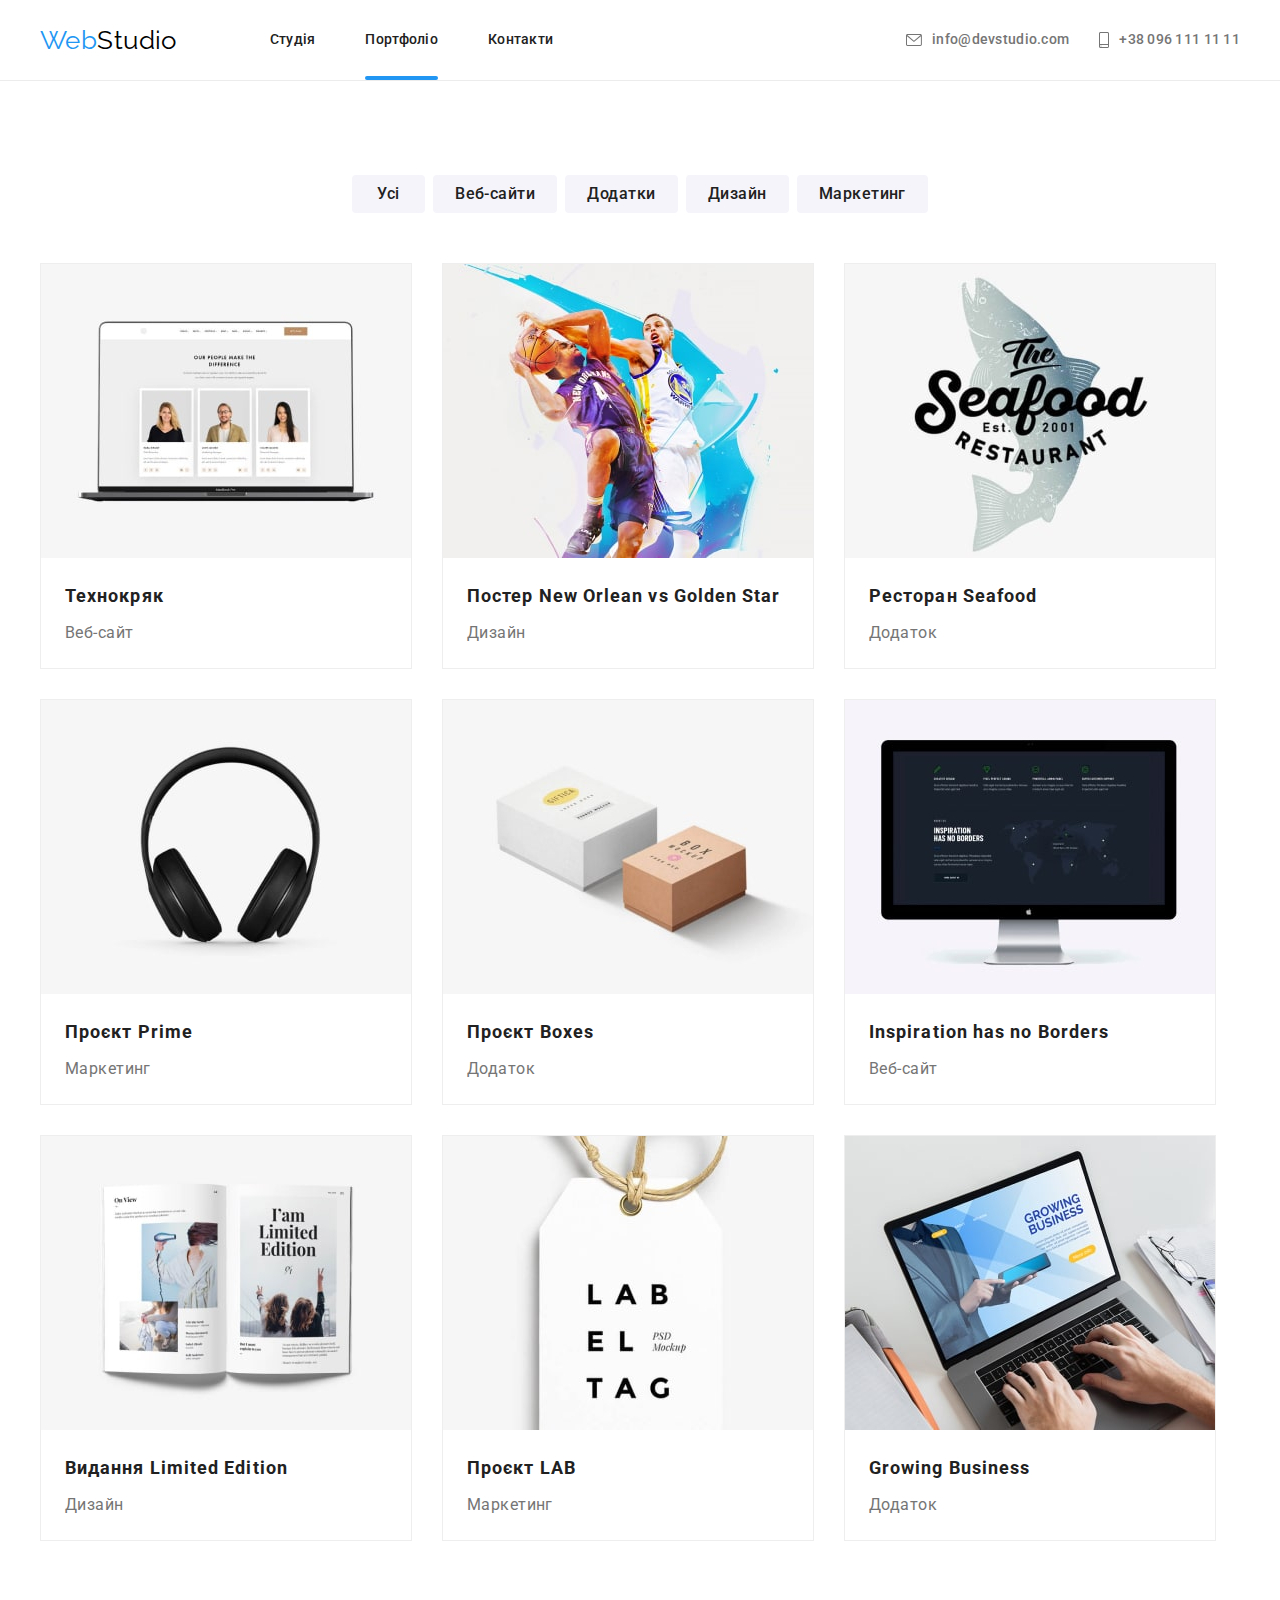
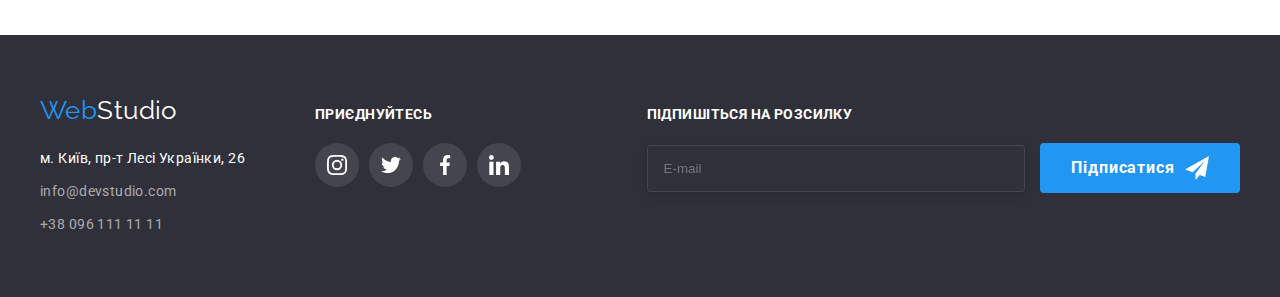
==== commit 9c80d1a6: "додає стилі scss" ====
--- a/portfolio.html
+++ b/portfolio.html
@@ -10,7 +10,8 @@
 <!-- нормалізатор -->
 <link rel="stylesheet" href="https://cdnjs.cloudflare.com/ajax/libs/modern-normalize/1.1.0/modern-normalize.min.css" integrity="sha512-wpPYUAdjBVSE4KJnH1VR1HeZfpl1ub8YT/NKx4PuQ5NmX2tKuGu6U/JRp5y+Y8XG2tV+wKQpNHVUX03MfMFn9Q==" crossorigin="anonymous" referrerpolicy="no-referrer" />
   <!-- стилі -->
-<link rel="stylesheet" href="./css/styles.css" />
+  <link rel="stylesheet" href="./css/portfolio.min.css" />
+  <!-- <link rel="stylesheet" href="./css/styles.css" /> -->
 </head>
 <body>
   <header class="header">
@@ -19,7 +20,7 @@
     <nav class="nav"> 
       <ul class="nav__list list">
         <li class="nav__item"><a class="nav__link link" href="./index.html">Студія</a></li>
-        <li class="nav__item"><a class="nav__link link nav__link--current" href="./portfolio.html">Портфоліо</a></li>
+        <li class="nav__item"><a class="nav__link link current" href="./portfolio.html">Портфоліо</a></li>
         <li class="nav__item"><a class="nav__link link" href="">Контакти</a></li>
       </ul>
     </nav>
@@ -42,11 +43,11 @@
     <div class="container">
     <h2 class="section__title--hidden">Портфоліо</h2>
     <ul class="examples-nav list"> 
-      <li class="examples-nav__list"><button type="button" class="examples-nav__button btn">Усі</button>
-      <li class="examples-nav__list"><button type="button" class="examples-nav__button btn">Веб-сайти</button>
-      <li class="examples-nav__list"><button type="button" class="examples-nav__button btn">Додатки</button>
-      <li class="examples-nav__list"><button type="button" class="examples-nav__button btn">Дизайн</button>
-      <li class="examples-nav__list"><button type="button" class="examples-nav__button btn">Маркетинг</button>
+      <li class="examples-nav__list"><button type="button" class="btn btn__examples-nav">Усі</button>
+      <li class="examples-nav__list"><button type="button" class="btn btn__examples-nav">Веб-сайти</button>
+      <li class="examples-nav__list"><button type="button" class="btn btn__examples-nav">Додатки</button>
+      <li class="examples-nav__list"><button type="button" class="btn btn__examples-nav">Дизайн</button>
+      <li class="examples-nav__list"><button type="button" class="btn btn__examples-nav">Маркетинг</button>
     </ul>
   </div>
     <div class="container">
@@ -226,10 +227,10 @@
   </section>
   </main>
   <footer class="footer">
-    <div class="container footer__container">
+    <div class="container container__footer">
       <div class="inform">
         <div class="footer-contacts">
-          <a href="" lang="en" class="logo">Web<span class="footer-contacts__logo">Studio</span></a>
+          <a href="" lang="en" class="logo">Web<span class="logo__footer">Studio</span></a>
           <address>
             <p class="footer-contacts__address">м. Київ, пр-т Лесі Українки, 26</p>
             <ul class="footer-address list">
@@ -302,7 +303,7 @@
       <label class="subscribe__email">
         <input type="email" class="subscribe__input" name="email"  placeholder="E-mail">
       </label>
-      <button type="submit" class="subscribe__button btn">
+      <button type="submit" class="btn btn__subscribe">
         Підписатися
         <svg class="subscribe__icon" width="24" height="24">
           <use href="./images/icons.svg#icon-send"></use>
--- a/css/portfolio.min.css
+++ b/css/portfolio.min.css
@@ -0,0 +1 @@
+body{font-family:"Roboto",sans-serif;background-color:#fff;color:#212121;font-size:14px;line-height:1.71;letter-spacing:.03em;margin:0}h1,h2,h3,p{padding:0;margin:0}.list{list-style:none;padding:0;margin:0}.link{text-decoration:none;color:currentColor}.container{width:1200px;padding-left:15px;padding-right:15px;margin:0 auto}.container__footer{display:-webkit-box;display:-ms-flexbox;display:flex;-webkit-box-align:baseline;-ms-flex-align:baseline;align-items:baseline;-webkit-box-pack:justify;-ms-flex-pack:justify;justify-content:space-between}img{display:block;max-width:100%;height:auto}.section{padding:94px 0}.section__no--padding{padding-top:0}.section__style{background-color:#f5f4fa;text-align:center;font-size:16px;line-height:1.19}.current:after{display:block;content:"";position:absolute;width:100%;height:4px;background-color:#2196f3;left:0;bottom:0;border-radius:2px;-webkit-animation:show 250ms cubic-bezier(0.4, 0, 0.2, 1);animation:show 250ms cubic-bezier(0.4, 0, 0.2, 1);-webkit-animation-fill-mode:forwards;animation-fill-mode:forwards}.current:hover::after{opacity:1}.header{border-bottom:1px solid #ececec;-webkit-box-shadow:rgba(0,0,0,.15);box-shadow:rgba(0,0,0,.15)}.header__container{display:-webkit-box;display:-ms-flexbox;display:flex;-webkit-box-align:center;-ms-flex-align:center;align-items:center}.logo{color:#2196f3;text-decoration:none;font-family:"Raleway",sans-serif;font-size:26px;line-height:1.19}.logo__header{color:#000;padding-top:24px;padding-bottom:25px}.logo__footer{color:#fff;text-decoration:none}.nav__list{display:-webkit-box;display:-ms-flexbox;display:flex;margin-left:93px}.nav__item+.nav__item{margin-left:50px}.nav__link{position:relative;display:block;padding-top:32px;padding-bottom:32px;color:#212121;font-weight:500;line-height:1.14;letter-spacing:.02em;-webkit-transition:color 250ms cubic-bezier(0.4, 0, 0.2, 1);transition:color 250ms cubic-bezier(0.4, 0, 0.2, 1)}.nav__link:hover,.nav__link:focus{color:#2196f3}.contacts{display:-webkit-box;display:-ms-flexbox;display:flex;margin-left:auto;-webkit-box-align:center;-ms-flex-align:center;align-items:center}.contacts__item{margin-left:30px}.contacts__envelopep{fill:currentColor;margin-right:10px}.contacts__smartphone{fill:currentColor;margin-right:10px}.contacts__link{display:-webkit-box;display:-ms-flexbox;display:flex;-webkit-box-align:center;-ms-flex-align:center;align-items:center;color:#757575;-webkit-transition:color 250ms cubic-bezier(0.4, 0, 0.2, 1);transition:color 250ms cubic-bezier(0.4, 0, 0.2, 1);padding-top:32px;padding-bottom:32px;text-decoration:none;font-weight:500;line-height:1.14;letter-spacing:.02em;transition:color 250ms cubic-bezier(0.4, 0, 0.2, 1)}.contacts__link:hover,.contacts__link:focus{color:#2196f3}.section__title--hidden{position:absolute;white-space:nowrap;width:1px;height:1px;overflow:hidden;border:0;padding:0;clip:rect(0 0 0 0);-webkit-clip-path:inset(50%);clip-path:inset(50%);margin:-1px}.section__title{color:#212121;font-size:36px;text-align:center;margin-bottom:50px}.benefits{display:-webkit-box;display:-ms-flexbox;display:flex;-ms-flex-wrap:wrap;flex-wrap:wrap}.benefits__list{width:270px}.benefits__list+.benefits__list{margin-left:30px}.benefits__title{color:#212121;font-size:14px;line-height:1.14;margin-bottom:10px}.benefits__text{color:#757575}.benefits__icon{background-color:#f5f4fa;padding:25px 100px;margin-bottom:30px}.btn{color:#fff;background-color:#2196f3;font-family:inherit;font-weight:700;font-size:16px;line-height:1.88;letter-spacing:.06em;border-radius:4px;border:0 solid rgba(0,0,0,0);text-align:center;cursor:pointer}.btn__hero{min-width:216px;padding:10px 32px;-webkit-transition:background-color 250ms cubic-bezier(0.4, 0, 0.2, 1),color 250ms cubic-bezier(0.4, 0, 0.2, 1);transition:background-color 250ms cubic-bezier(0.4, 0, 0.2, 1),color 250ms cubic-bezier(0.4, 0, 0.2, 1)}.btn__hero:hover,.btn__hero:focus{color:#212121;background-color:#f5f4fa}.btn__modal-form{display:block;margin:0 auto;min-width:200px;height:50px;-webkit-transition:-webkit-filter 250ms cubic-bezier(0.4, 0, 0.2, 1);transition:-webkit-filter 250ms cubic-bezier(0.4, 0, 0.2, 1);transition:filter 250ms cubic-bezier(0.4, 0, 0.2, 1);transition:filter 250ms cubic-bezier(0.4, 0, 0.2, 1), -webkit-filter 250ms cubic-bezier(0.4, 0, 0.2, 1)}.btn__modal-form:hover,.btn__modal-form:focus{background:#188ce8;-webkit-filter:drop-shadow(0px 4px 4px rgba(0, 0, 0, 0.15)) drop-shadow(0px 4px 4px rgba(0, 0, 0, 0.15));filter:drop-shadow(0px 4px 4px rgba(0, 0, 0, 0.15)) drop-shadow(0px 4px 4px rgba(0, 0, 0, 0.15))}.btn__subscribe{display:-webkit-inline-box;display:-ms-inline-flexbox;display:inline-flex;-webkit-box-align:center;-ms-flex-align:center;align-items:center;-webkit-box-pack:center;-ms-flex-pack:center;justify-content:center;padding-top:10px;padding-bottom:10px;min-width:200px;height:50px}.btn__examples-nav{color:#212121;background-color:#f5f4fa;font-weight:500;line-height:1.62;letter-spacing:.03em;min-width:73px;padding:6px 22px;-webkit-transition:background-color 250ms cubic-bezier(0.4, 0, 0.2, 1),color 250ms cubic-bezier(0.4, 0, 0.2, 1),-webkit-box-shadow 250ms cubic-bezier(0.4, 0, 0.2, 1);transition:background-color 250ms cubic-bezier(0.4, 0, 0.2, 1),color 250ms cubic-bezier(0.4, 0, 0.2, 1),-webkit-box-shadow 250ms cubic-bezier(0.4, 0, 0.2, 1);transition:background-color 250ms cubic-bezier(0.4, 0, 0.2, 1),color 250ms cubic-bezier(0.4, 0, 0.2, 1),box-shadow 250ms cubic-bezier(0.4, 0, 0.2, 1);transition:background-color 250ms cubic-bezier(0.4, 0, 0.2, 1),color 250ms cubic-bezier(0.4, 0, 0.2, 1),box-shadow 250ms cubic-bezier(0.4, 0, 0.2, 1),-webkit-box-shadow 250ms cubic-bezier(0.4, 0, 0.2, 1)}.btn__examples-nav:hover,.btn__examples-nav:focus{color:#fff;background-color:#2196f3;-webkit-box-shadow:0px 3px 1px rgba(0,0,0,.1),0px 1px 2px rgba(0,0,0,.08),0px 2px 2px rgba(0,0,0,.12);box-shadow:0px 3px 1px rgba(0,0,0,.1),0px 1px 2px rgba(0,0,0,.08),0px 2px 2px rgba(0,0,0,.12);border-radius:4px}.socials{display:-webkit-box;display:-ms-flexbox;display:flex;-webkit-box-pack:center;-ms-flex-pack:center;justify-content:center;-webkit-box-align:center;-ms-flex-align:center;align-items:center;gap:10px;margin-top:16px}.socials__link{display:-webkit-box;display:-ms-flexbox;display:flex;-webkit-box-pack:center;-ms-flex-pack:center;justify-content:center;-webkit-box-align:center;-ms-flex-align:center;align-items:center;width:44px;height:44px;border-radius:50%;background-color:#fff;color:#afb1b8;-webkit-transition:background-color 250ms cubic-bezier(0.4, 0, 0.2, 1),color 250ms cubic-bezier(0.4, 0, 0.2, 1);transition:background-color 250ms cubic-bezier(0.4, 0, 0.2, 1),color 250ms cubic-bezier(0.4, 0, 0.2, 1)}.socials__link:hover,.socials__link:focus{background-color:#2196f3;color:#fff}.socials__icon{fill:currentColor}.socials__link--footer{color:#fff;background:rgba(255,255,255,.1)}.socials__link:focus,.socials__link:hover{color:#fff;background-color:#2196f3}.socials__link{fill:currentColor}.examples-nav{display:-webkit-box;display:-ms-flexbox;display:flex;-webkit-box-align:center;-ms-flex-align:center;align-items:center;margin-bottom:50px;-webkit-box-pack:center;-ms-flex-pack:center;justify-content:center}.examples-nav__list+.examples-nav__list{margin-left:8px}.example{display:-webkit-box;display:-ms-flexbox;display:flex;-ms-flex-wrap:wrap;flex-wrap:wrap;text-align:left}.example__job{width:370px;background-color:#fff;border:1px solid #eee;-webkit-transition:-webkit-box-shadow 250ms cubic-bezier(0.4, 0, 0.2, 1);transition:-webkit-box-shadow 250ms cubic-bezier(0.4, 0, 0.2, 1);transition:box-shadow 250ms cubic-bezier(0.4, 0, 0.2, 1);transition:box-shadow 250ms cubic-bezier(0.4, 0, 0.2, 1), -webkit-box-shadow 250ms cubic-bezier(0.4, 0, 0.2, 1)}.example__job .link{text-decoration:none}.example__job:hover,.example__job:focus{-webkit-box-shadow:0px 1px 1px rgba(0,0,0,.12),0px 4px 4px rgba(0,0,0,.06),1px 4px 6px rgba(0,0,0,.16);box-shadow:0px 1px 1px rgba(0,0,0,.12),0px 4px 4px rgba(0,0,0,.06),1px 4px 6px rgba(0,0,0,.16)}.content{padding:20px 24px}.example__job:not(:nth-child(3n)){margin-right:30px}.example__job:not(:nth-last-child(-n+3)){margin-bottom:30px}.content__title{color:#212121;font-size:18px;line-height:2;letter-spacing:.06em;margin-bottom:4px}.content__text{font-size:16px;line-height:1.88;color:#757575}.product-thumb{position:relative;width:370px;height:294px;overflow:hidden}.product-overlay{position:absolute;top:0;left:0;width:100%;height:100%;color:#fff;background-color:rgba(33,150,243,.9);-webkit-transform:translateY(100%);transform:translateY(100%);opacity:0;-webkit-transition:background-color 250ms cubic-bezier(0.4, 0, 0.2, 1),opacity 250ms cubic-bezier(0.4, 0, 0.2, 1),-webkit-transform 250ms cubic-bezier(0.4, 0, 0.2, 1);transition:background-color 250ms cubic-bezier(0.4, 0, 0.2, 1),opacity 250ms cubic-bezier(0.4, 0, 0.2, 1),-webkit-transform 250ms cubic-bezier(0.4, 0, 0.2, 1);transition:background-color 250ms cubic-bezier(0.4, 0, 0.2, 1),transform 250ms cubic-bezier(0.4, 0, 0.2, 1),opacity 250ms cubic-bezier(0.4, 0, 0.2, 1);transition:background-color 250ms cubic-bezier(0.4, 0, 0.2, 1),transform 250ms cubic-bezier(0.4, 0, 0.2, 1),opacity 250ms cubic-bezier(0.4, 0, 0.2, 1),-webkit-transform 250ms cubic-bezier(0.4, 0, 0.2, 1)}.example__job .link:hover .product-overlay{-webkit-transform:translateY(0);transform:translateY(0);opacity:1}.product-overlay__meta{position:absolute;top:50%;left:50%;width:322px;font-size:18px;line-height:1.56;letter-spacing:.03em;-webkit-transform:translate(-50%, -50%);transform:translate(-50%, -50%)}.footer{display:block;background-color:#2f303a;padding-top:60px;padding-bottom:60px}.inform{display:-webkit-box;display:-ms-flexbox;display:flex;-webkit-box-align:baseline;-ms-flex-align:baseline;align-items:baseline}.footer-contacts__address{color:#fff;font-style:normal;line-height:1.71;margin-top:20px;margin-right:70px;margin-bottom:9px}.footer-address__mailto{margin-bottom:9px}.footer-address__link{color:rgba(255,255,255,.6);text-decoration:none;font-style:normal;line-height:1.71;-webkit-transition:background-color 250ms cubic-bezier(0.4, 0, 0.2, 1),color 250ms cubic-bezier(0.4, 0, 0.2, 1);transition:background-color 250ms cubic-bezier(0.4, 0, 0.2, 1),color 250ms cubic-bezier(0.4, 0, 0.2, 1)}.footer-address__link:hover,.footer-address__link:focus{color:#2196f3}.footer-title{font-weight:700;font-size:14px;line-height:1.14;letter-spacing:.03em;text-transform:uppercase;color:#fff;margin-bottom:20px}.subscribe__input{width:358px;background-color:#2f303a;border:1px solid rgba(255,255,255,.1);-webkit-filter:drop-shadow(0px 4px 4px rgba(0, 0, 0, 0.15));filter:drop-shadow(0px 4px 4px rgba(0, 0, 0, 0.15));border-radius:4px;padding-top:15px;padding-right:auto;padding-bottom:15px;padding-left:16px;margin-right:12px;outline:unset;color:#fff}.subscribe__icon{fill:#fff;margin-left:10px}/*# sourceMappingURL=portfolio.min.css.map */